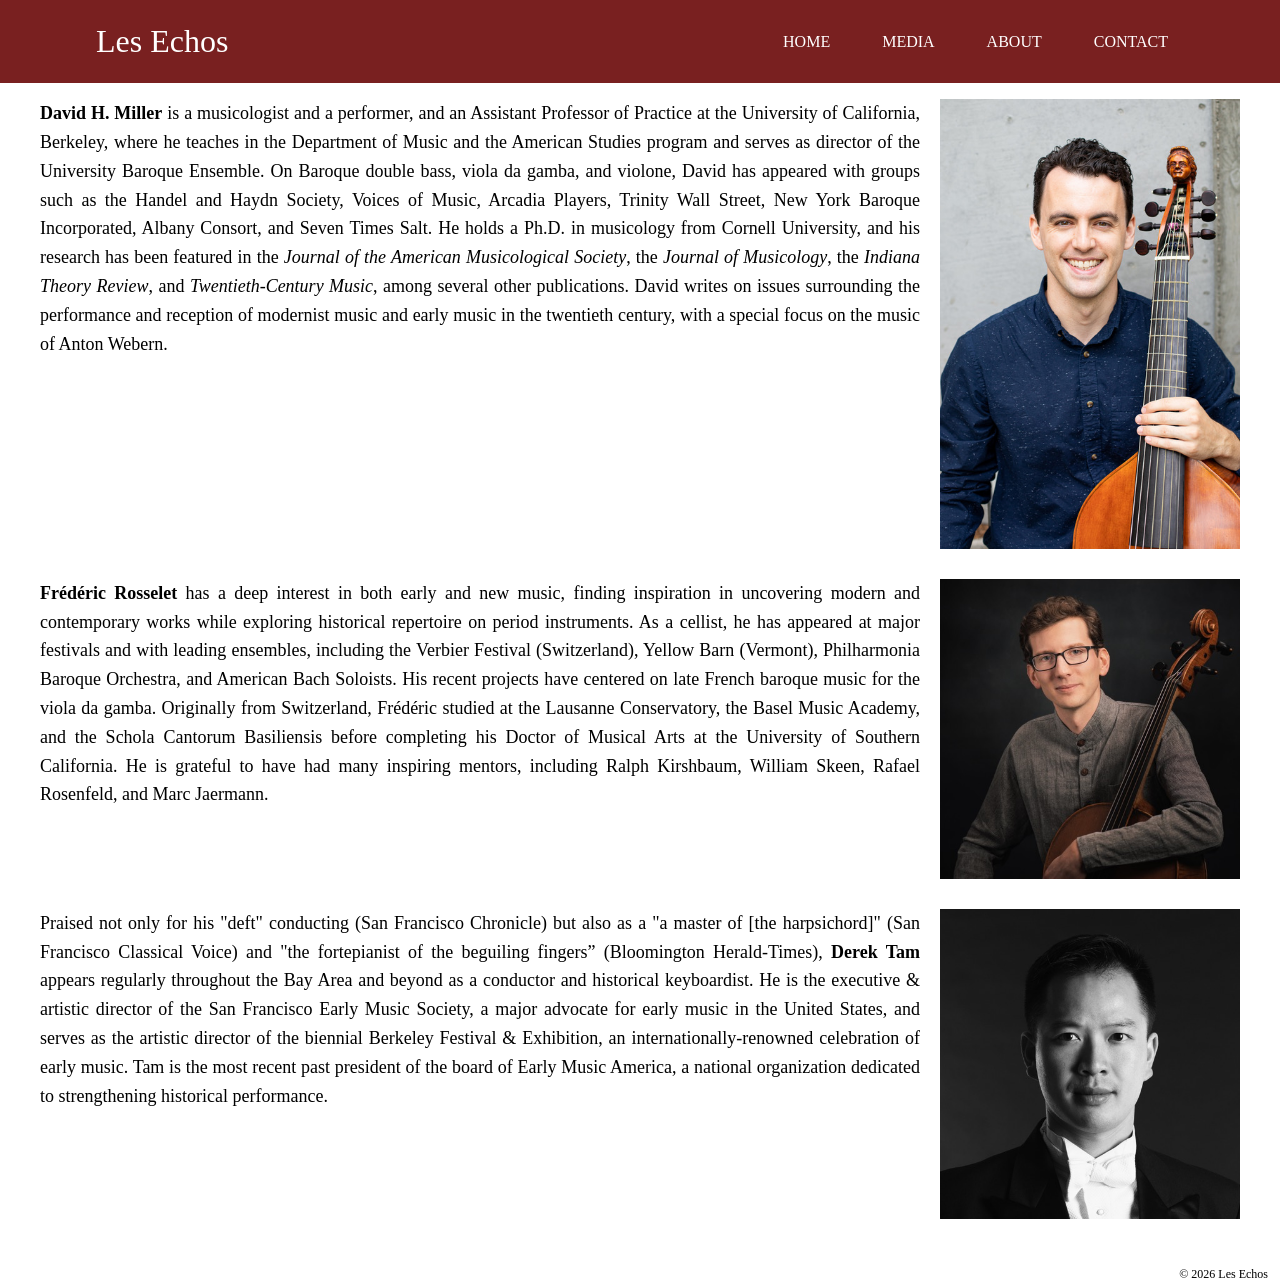
==== about/index.html @ 72d7e8bb "skeleton" ====
<!DOCTYPE html>
<html lang="en">
<head>
    <meta charset="UTF-8">
    <meta name="viewport" content="width=device-width, initial-scale=1.0">
    <title>Les Echos - About</title>
    <meta name="description" content="Music for the viola da gamba">
    <link rel="stylesheet" href="../assets/css/style.css">
    <link rel="icon" type="image/svg+xml" href="../favicon.svg">
</head>
<body>
<header>
    <div class="header-content">
        <p><a href="../">Les Echos</a></p>
        <nav>
            <ul>
                <li><a href="../">HOME</a></li>
                <li><a href="../media/">MEDIA</a></li>
                <li><a href="../about/">ABOUT</a></li>
                <li><a href="../contact/">CONTACT</a></li>
            </ul>
        </nav>
    </div>
</header>
<main>
    <div class="about-content">
        <div class="about-image-and-bio">
            <div class="about-image-and-credit">
                <img class="about-image" src="../assets/images/david_miller.jpeg" alt="David H. Miller">
            </div>
            <p class="about-bio">
               <b>David H. Miller</b> is a musicologist and a performer, and an Assistant Professor of Practice at the University of California, Berkeley, where he teaches in the Department of Music and the American Studies program and serves as director of the University Baroque Ensemble. On Baroque double bass, viola da gamba, and violone, David has appeared with groups such as the Handel and Haydn Society, Voices of Music, Arcadia Players, Trinity Wall Street, New York Baroque Incorporated, Albany Consort, and Seven Times Salt. He holds a Ph.D. in musicology from Cornell University, and his research has been featured in the <em>Journal of the American Musicological Society</em>, the <em>Journal of Musicology</em>, the <em>Indiana Theory Review</em>, and <em>Twentieth-Century Music</em>, among several other publications. David writes on issues surrounding the performance and reception of modernist music and early music in the twentieth century, with a special focus on the music of Anton Webern.
            </p>
        </div>
        <div class="about-image-and-bio">
            <div class="about-image-and-credit">
                <img class="about-image" src="../assets/images/frederic_rosselet.jpeg" alt="Frederic Rosselet">
            </div>
            <p class="about-bio">
                <b>Frédéric Rosselet</b> has a deep interest in both early and new music, finding inspiration in uncovering modern and contemporary works while exploring historical repertoire on period instruments. As a cellist, he has appeared at major festivals and with leading ensembles, including the Verbier Festival (Switzerland), Yellow Barn (Vermont), Philharmonia Baroque Orchestra, and American Bach Soloists. His recent projects have centered on late French baroque music for the viola da gamba. Originally from Switzerland, Frédéric studied at the Lausanne Conservatory, the Basel Music Academy, and the Schola Cantorum Basiliensis before completing his Doctor of Musical Arts at the University of Southern California. He is grateful to have had many inspiring mentors, including Ralph Kirshbaum, William Skeen, Rafael Rosenfeld, and Marc Jaermann.
            </p>
        </div>
        <div class="about-image-and-bio">
            <div class="about-image-and-credit">
                <img class="about-image" src="../assets/images/derek_tam.jpeg" alt="Derek Tam">
            </div>
            <p class="about-bio">
                Praised not only for his "deft" conducting (San Francisco Chronicle) but also as a "a master of [the harpsichord]" (San Francisco Classical Voice) and "the fortepianist of the beguiling fingers” (Bloomington Herald-Times), <b>Derek Tam</b> appears regularly throughout the Bay Area and beyond as a conductor and historical keyboardist. He is the executive & artistic director of the San Francisco Early Music Society, a major advocate for early music in the United States, and serves as the artistic director of the biennial Berkeley Festival & Exhibition, an internationally-renowned celebration of early music. Tam is the most recent past president of the board of Early Music America, a national organization dedicated to strengthening historical performance.
            </p>
        </div>
    </div>
</main>
<footer>
    <p>&copy; 2026 Les Echos</p>
</footer>
</body>
</html>
---- assets/css/style.css ----
* {
    margin: 0;
    padding: 0;
    box-sizing: border-box;
}

/* body */
body {
    font-family: Baskerville;
    display: flex;
    flex-direction: column;
    min-height: 100vh;
    line-height: 1.6;
    margin: 0;
    padding: 0;
    overflow-x: hidden;
}

/* navigation */
header {
    position: sticky;
    top: 0;
    width: 100%;
    background-color: white;
}

.header-content {
    display: flex;
    justify-content: space-between;
    align-items: center;
    width: 100%;
    height: 100%;
    background-color: #6a0707e5;
    color: white;
    padding: 1rem 6rem;
}

header p {
    font-size: 32px;
    white-space: nowrap;
}

header a {
    color: white;
}

nav ul {
    list-style: none;
    display: flex;
    flex-wrap: wrap;
    justify-content: center;
    gap: 20px;
}

nav ul li a {
    color: white;
    text-decoration: none;
    padding: 0.5rem 1rem;
}

nav ul li a:hover {
    background: #5e0404e5;
    border-radius: 5px;
}

a {
    text-decoration: none;
    cursor: pointer;
}

@media (max-width: 768px) {
    .header-content {
        flex-direction: column;
        align-items: center;
    }

    header p {
        display: none;
    }

    nav ul {
        flex-direction: column;
        align-items: center;
        gap: 0;
    }
}

/* main content - common */
main {
    flex: 1;
    display: flex;
    flex-direction: column;
    align-items: center;
    padding: 1rem;
    overflow-y: auto;
    height: 100%;
    font-size: 18px;
    min-width: 300px;
}

h1 {
    margin-bottom: 1rem;
}

h2,
h3 {
    text-align: center;
}

img {
    width: 400px;
    max-width: 100%;
    height: auto;
}

main ul {
    display: flex;
    flex-direction: column;
    width: 100%;
    list-style: none;
}

iframe {
    width: 400px;
    max-width: 100%;
    height: 240px;
    max-height: 100%;
    border: none;
}

@media (max-width: 768px) {
    h1 {
        font-size: 24px;
        margin-bottom: 0;
    }
}

/* footer */
footer {
    align-self: flex-end;
    font-size: 12px;
    color: black;
    padding-right: 12px;
}

/* Home page */
.home-content {
    height: 100%;
    width: 100%;
    padding: 5%;
    display: flex;
    flex-direction: column;
    align-items: center;
    justify-content: center;
}

.home-image {
    width: 900px;
}

/* Media page */
.media-content {
    display: flex;
    flex-direction: column;
    align-items: center;
}

/* .media-content a {
    color: #b43807;
}

.media-content a:hover {
    color: #800000;
} */

.media-audio-subtitle,
.media-video-subtitle,
.media-photos-subtitle {
    margin: 40px 0 20px;
}

.media-audio {
    display: flex;
    flex-direction: column;
    align-items: center;
}

.media-audio-list {
    display: flex;
    flex-direction: column;
    gap: 20px;
    align-items: center;
}

.media-audio-caption {
    text-align: center;
}

.media-video-grid,
.media-photos-grid {
    max-width: 1500px;
    margin-top: 30px;
    display: flex;
    flex-wrap: wrap;
    justify-content: center;
    align-items: center;
    gap: 20px;
    margin-bottom: 40px;
}

.media-photo,
.media-photo-3x2 {
    display: flex;
    flex-direction: column;
    align-items: center;
}

.media-photo img,
.media-photo-3x2 img {
    width: 600px;
    margin: 1rem 1rem 0;
}

.media-photo span,
.media-photo-3x2 span {
    font-size: 14px;
}

/* About page */
.about-content {
    display: flex;
    flex-direction: column;
    align-items: center;
}

.about-image-and-bio {
    max-width: 1200px;
    margin-bottom: 30px;
}

.about-image-and-credit {
    float: right;
    margin: 0 0 0 20px;
    height: auto;
    display: flex;
    flex-direction: column;
    align-items: flex-end;
}

.about-image {
    width: 300px;
    margin: 0;
}

.about-credit {
    font-size: 10px;
}

.about-bio {
    text-align: justify;
}

@media (max-width: 768px) {
    .about-content {
        margin-top: 20px;
    }

    .about-image-and-bio {
        display: flex;
        flex-direction: column;
        align-items: center;
    }

    .about-image-and-credit {
        float: none;
        margin: 0 0 20px 0;
    }
}

/* Contact page */
.contact-content {
    max-width: 600px;
    margin: auto;
}

.contact-content input,
.contact-content textarea {
    width: 100%;
    padding: 10px;
    margin: 10px 0;
    resize: none;
}

.contact-content button {
    background: #6a0707e5;
    color: white;
    padding: 10px;
    border: none;
    cursor: pointer;
    border-radius: 5px;
}

.contact-content button:hover {
    background: #5e0404e5;
}
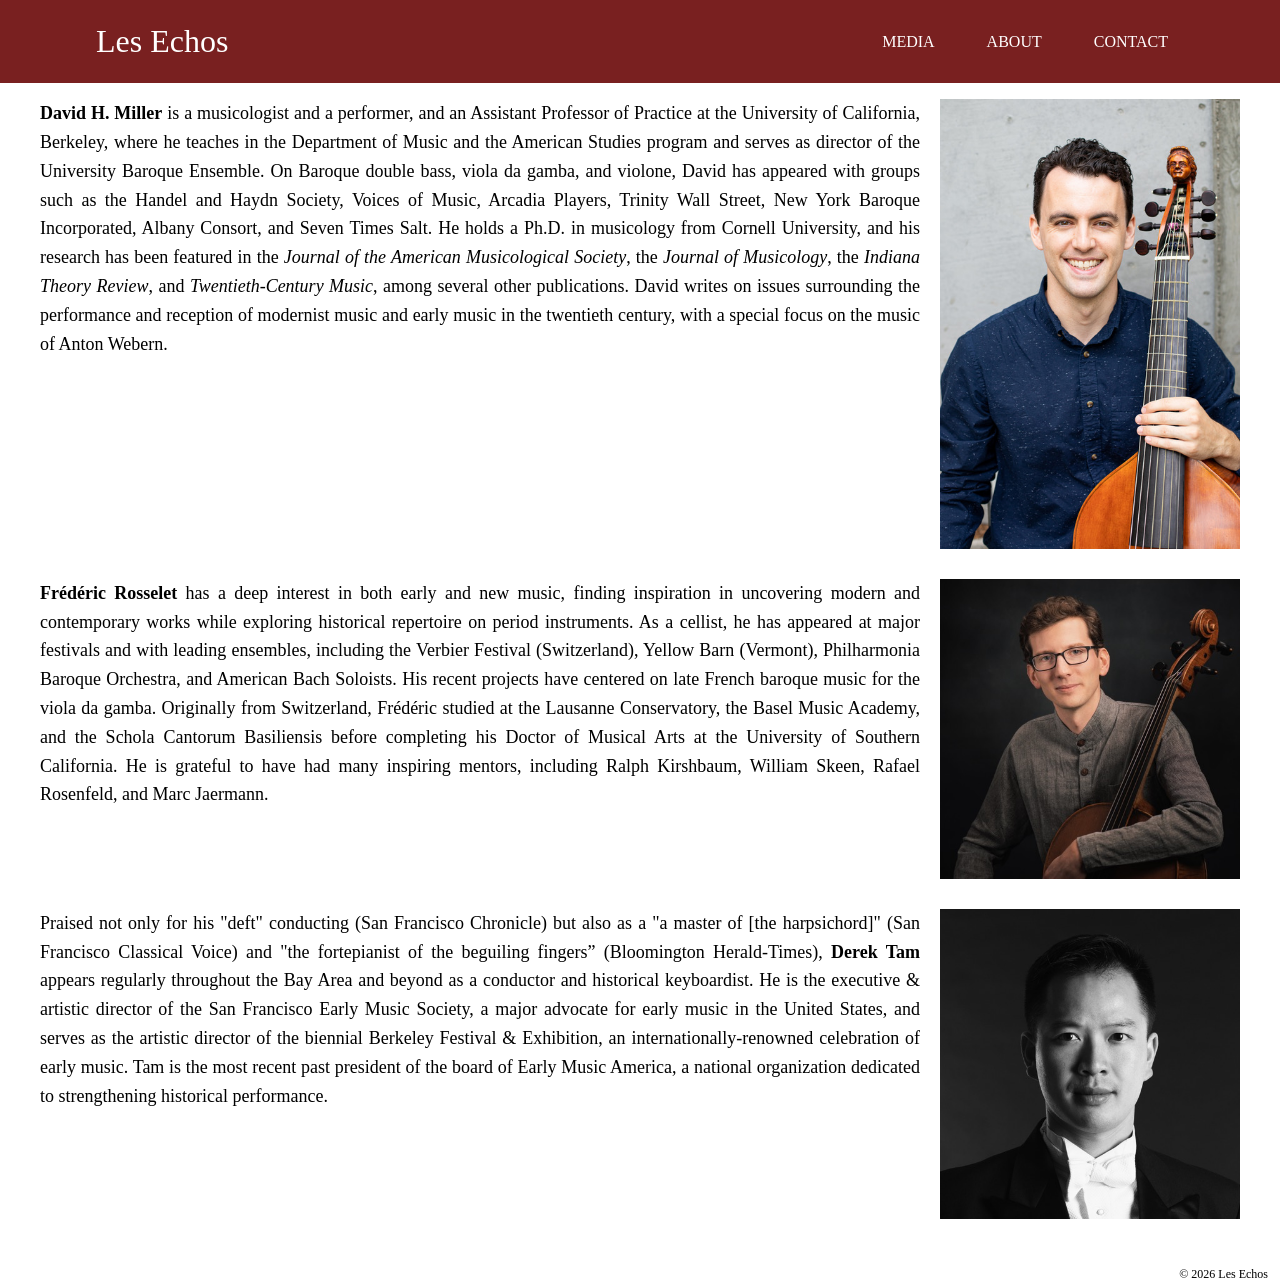
==== commit aa99b1cc: "Send contact form via Web3Forms, hide home page for now Contact form now submits to Web3Forms (deliv" ====
--- a/about/index.html
+++ b/about/index.html
@@ -11,10 +11,9 @@
 <body>
 <header>
     <div class="header-content">
-        <p><a href="../">Les Echos</a></p>
+        <p><a href="../media/">Les Echos</a></p>
         <nav>
             <ul>
-                <li><a href="../">HOME</a></li>
                 <li><a href="../media/">MEDIA</a></li>
                 <li><a href="../about/">ABOUT</a></li>
                 <li><a href="../contact/">CONTACT</a></li>
--- a/assets/css/style.css
+++ b/assets/css/style.css
@@ -303,3 +303,20 @@
 .contact-content button:hover {
     background: #5e0404e5;
 }
+
+.contact-content button:disabled {
+    opacity: 0.6;
+    cursor: default;
+}
+
+#contact-status {
+    height: 20px;
+}
+
+#contact-status.success {
+    color: #2a7a2a;
+}
+
+#contact-status.error {
+    color: #6a0707e5;
+}
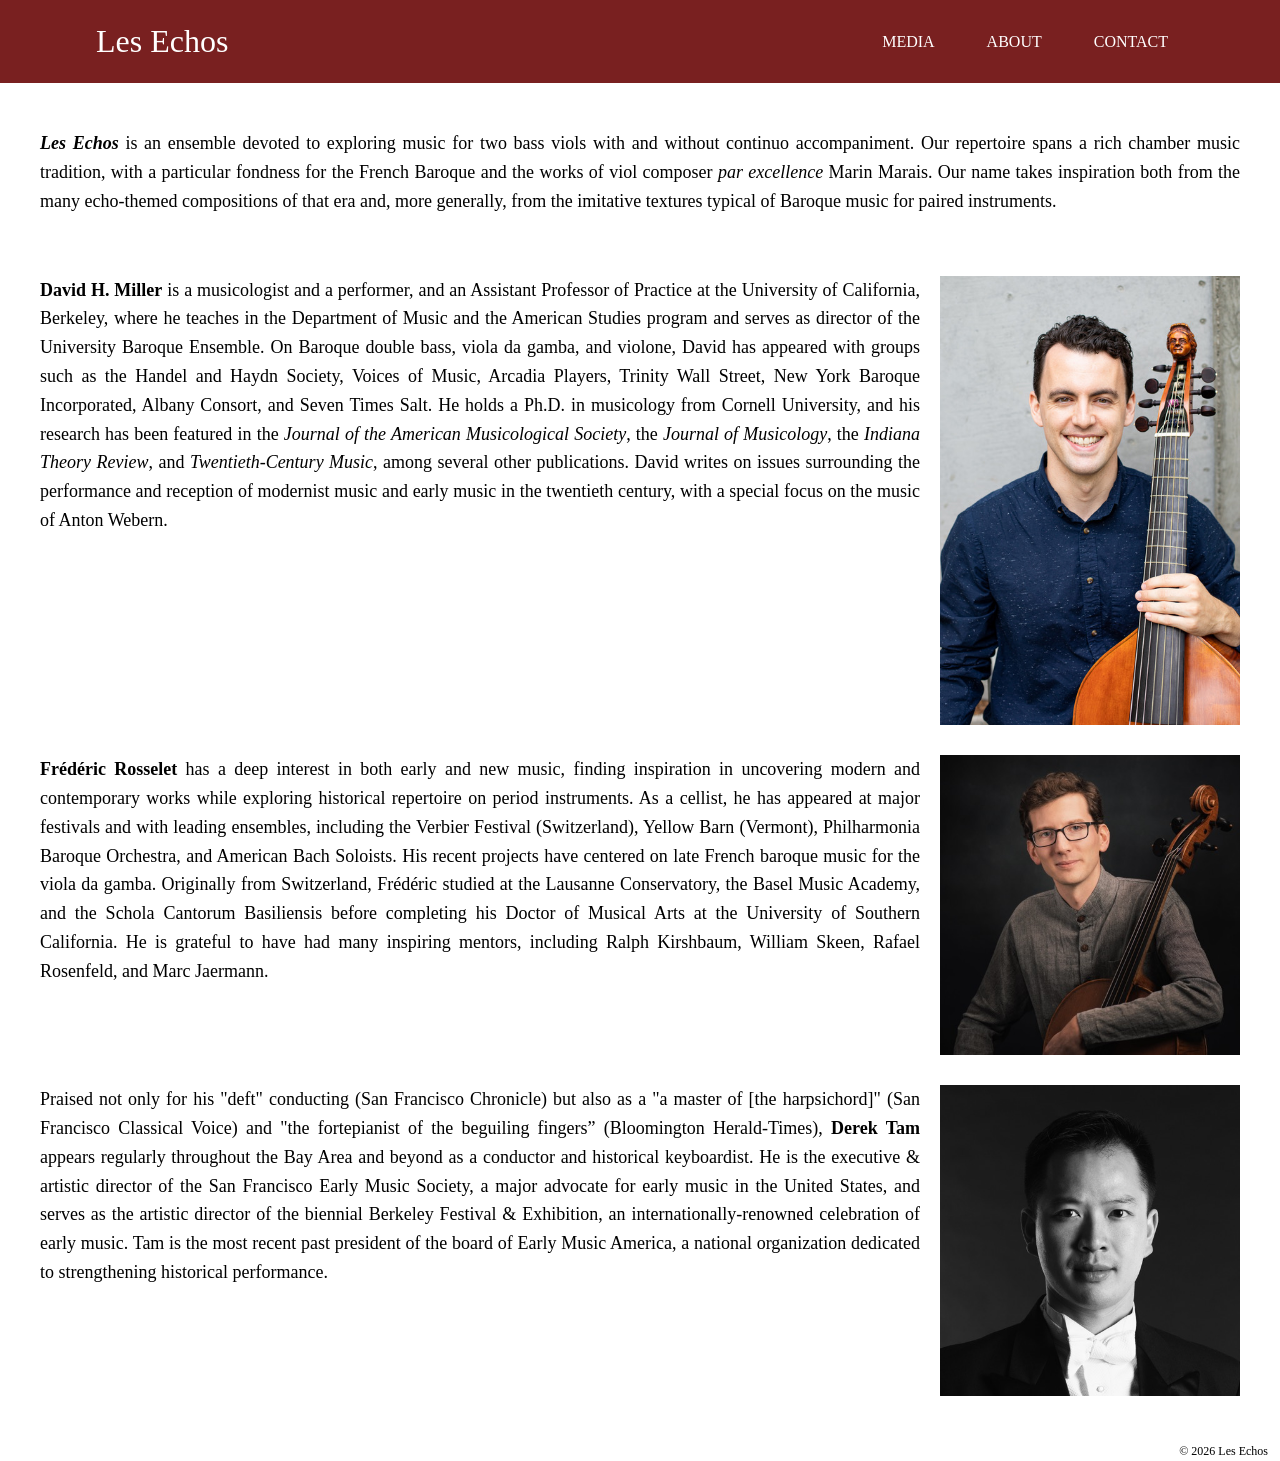
==== commit e9a96379: "Add ensemble description to About page Co-Authored-By: Claude Sonnet 5 <noreply@anthropic.com>" ====
--- a/about/index.html
+++ b/about/index.html
@@ -23,6 +23,9 @@
 </header>
 <main>
     <div class="about-content">
+        <p class="about-intro">
+            <b><i>Les Echos</i></b> is an ensemble devoted to exploring music for two bass viols with and without continuo accompaniment. Our repertoire spans a rich chamber music tradition, with a particular fondness for the French Baroque and the works of viol composer <i>par excellence</i> Marin Marais. Our name takes inspiration both from the many echo-themed compositions of that era and, more generally, from the imitative textures typical of Baroque music for paired instruments.
+        </p>
         <div class="about-image-and-bio">
             <div class="about-image-and-credit">
                 <img class="about-image" src="../assets/images/david_miller.jpeg" alt="David H. Miller">
--- a/assets/css/style.css
+++ b/assets/css/style.css
@@ -231,6 +231,13 @@
     display: flex;
     flex-direction: column;
     align-items: center;
+}
+
+.about-intro {
+    max-width: 1200px;
+    margin-top: 30px;
+    margin-bottom: 60px;
+    text-align: justify;
 }
 
 .about-image-and-bio {
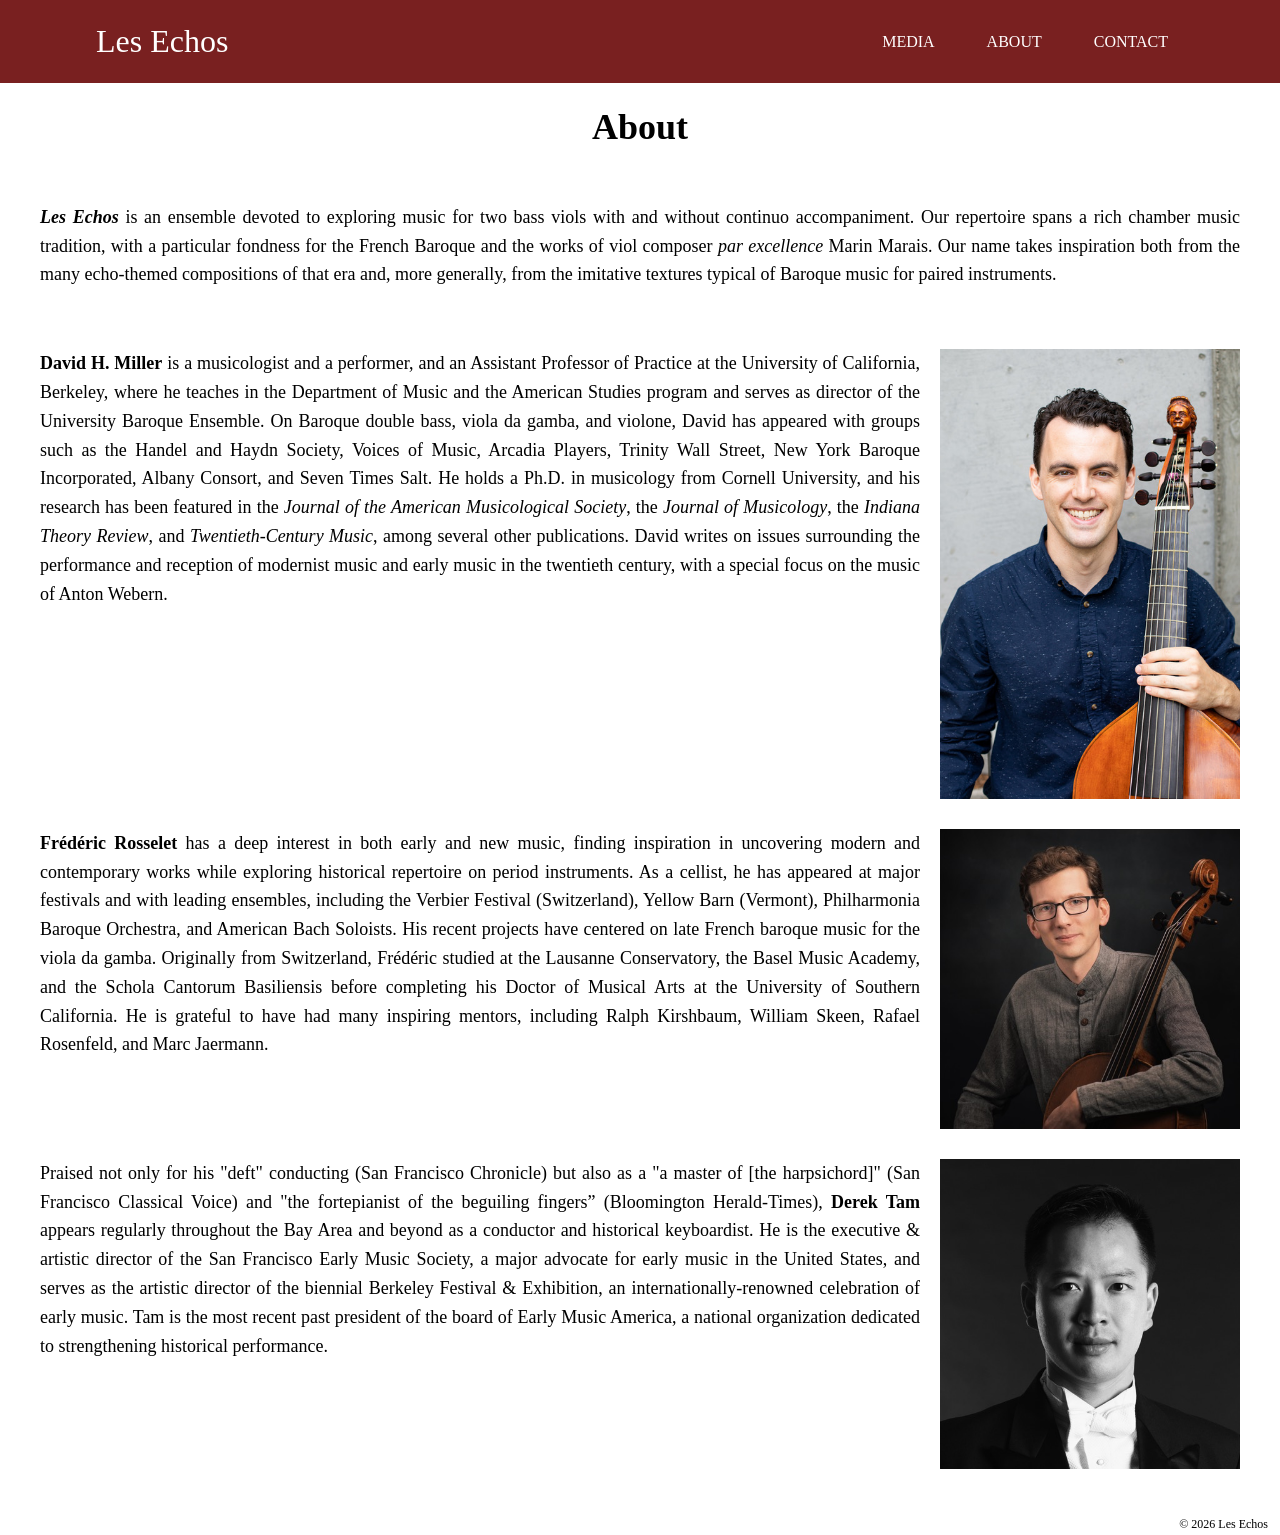
==== commit f2748ef8: "Improve SEO: unique meta descriptions, h1s, Open Graph tags, sitemap/robots Each page now has a dist" ====
--- a/about/index.html
+++ b/about/index.html
@@ -4,7 +4,12 @@
     <meta charset="UTF-8">
     <meta name="viewport" content="width=device-width, initial-scale=1.0">
     <title>Les Echos - About</title>
-    <meta name="description" content="Music for the viola da gamba">
+    <meta name="description" content="Meet the musicians of Les Echos: David H. Miller, Frédéric Rosselet, and Derek Tam, performing Baroque chamber music for two bass viols.">
+    <link rel="canonical" href="https://lesechosmusic.com/about/">
+    <meta property="og:type" content="website">
+    <meta property="og:title" content="Les Echos - About">
+    <meta property="og:description" content="Meet the musicians of Les Echos: David H. Miller, Frédéric Rosselet, and Derek Tam, performing Baroque chamber music for two bass viols.">
+    <meta property="og:url" content="https://lesechosmusic.com/about/">
     <link rel="stylesheet" href="../assets/css/style.css">
     <link rel="icon" type="image/svg+xml" href="../favicon.svg">
 </head>
@@ -12,8 +17,13 @@
 <header>
     <div class="header-content">
         <p><a href="../media/">Les Echos</a></p>
+        <button class="nav-toggle" aria-label="Toggle navigation" aria-expanded="false" aria-controls="site-nav">
+            <span></span>
+            <span></span>
+            <span></span>
+        </button>
         <nav>
-            <ul>
+            <ul id="site-nav">
                 <li><a href="../media/">MEDIA</a></li>
                 <li><a href="../about/">ABOUT</a></li>
                 <li><a href="../contact/">CONTACT</a></li>
@@ -23,6 +33,7 @@
 </header>
 <main>
     <div class="about-content">
+        <h1>About</h1>
         <p class="about-intro">
             <b><i>Les Echos</i></b> is an ensemble devoted to exploring music for two bass viols with and without continuo accompaniment. Our repertoire spans a rich chamber music tradition, with a particular fondness for the French Baroque and the works of viol composer <i>par excellence</i> Marin Marais. Our name takes inspiration both from the many echo-themed compositions of that era and, more generally, from the imitative textures typical of Baroque music for paired instruments.
         </p>
@@ -52,6 +63,7 @@
         </div>
     </div>
 </main>
+<script src="../assets/js/nav.js"></script>
 <footer>
     <p>&copy; 2026 Les Echos</p>
 </footer>
--- a/assets/css/style.css
+++ b/assets/css/style.css
@@ -68,20 +68,67 @@
     cursor: pointer;
 }
 
+.nav-toggle {
+    display: none;
+    flex-direction: column;
+    justify-content: center;
+    gap: 5px;
+    background: none;
+    border: none;
+    cursor: pointer;
+    padding: 0.5rem;
+}
+
+.nav-toggle span {
+    display: block;
+    width: 26px;
+    height: 3px;
+    background-color: white;
+    border-radius: 2px;
+    transition: transform 0.35s ease, opacity 0.35s ease;
+}
+
+.nav-toggle[aria-expanded="true"] span:nth-child(1) {
+    transform: translateY(8px) rotate(45deg);
+}
+
+.nav-toggle[aria-expanded="true"] span:nth-child(2) {
+    opacity: 0;
+}
+
+.nav-toggle[aria-expanded="true"] span:nth-child(3) {
+    transform: translateY(-8px) rotate(-45deg);
+}
+
 @media (max-width: 768px) {
     .header-content {
-        flex-direction: column;
-        align-items: center;
-    }
-
-    header p {
+        position: relative;
+        padding: 1rem 1.5rem;
+    }
+
+    .nav-toggle {
+        display: flex;
+    }
+
+    nav {
+        position: absolute;
+        top: 100%;
+        left: 0;
+        width: 100%;
+    }
+
+    nav ul {
         display: none;
-    }
-
-    nav ul {
         flex-direction: column;
         align-items: center;
         gap: 0;
+        width: 100%;
+        background-color: #6a0707e5;
+        padding: 0.5rem 0;
+    }
+
+    nav ul.nav-open {
+        display: flex;
     }
 }
 
@@ -163,6 +210,10 @@
     display: flex;
     flex-direction: column;
     align-items: center;
+}
+
+.media-intro {
+    margin-bottom: 20px;
 }
 
 /* .media-content a {
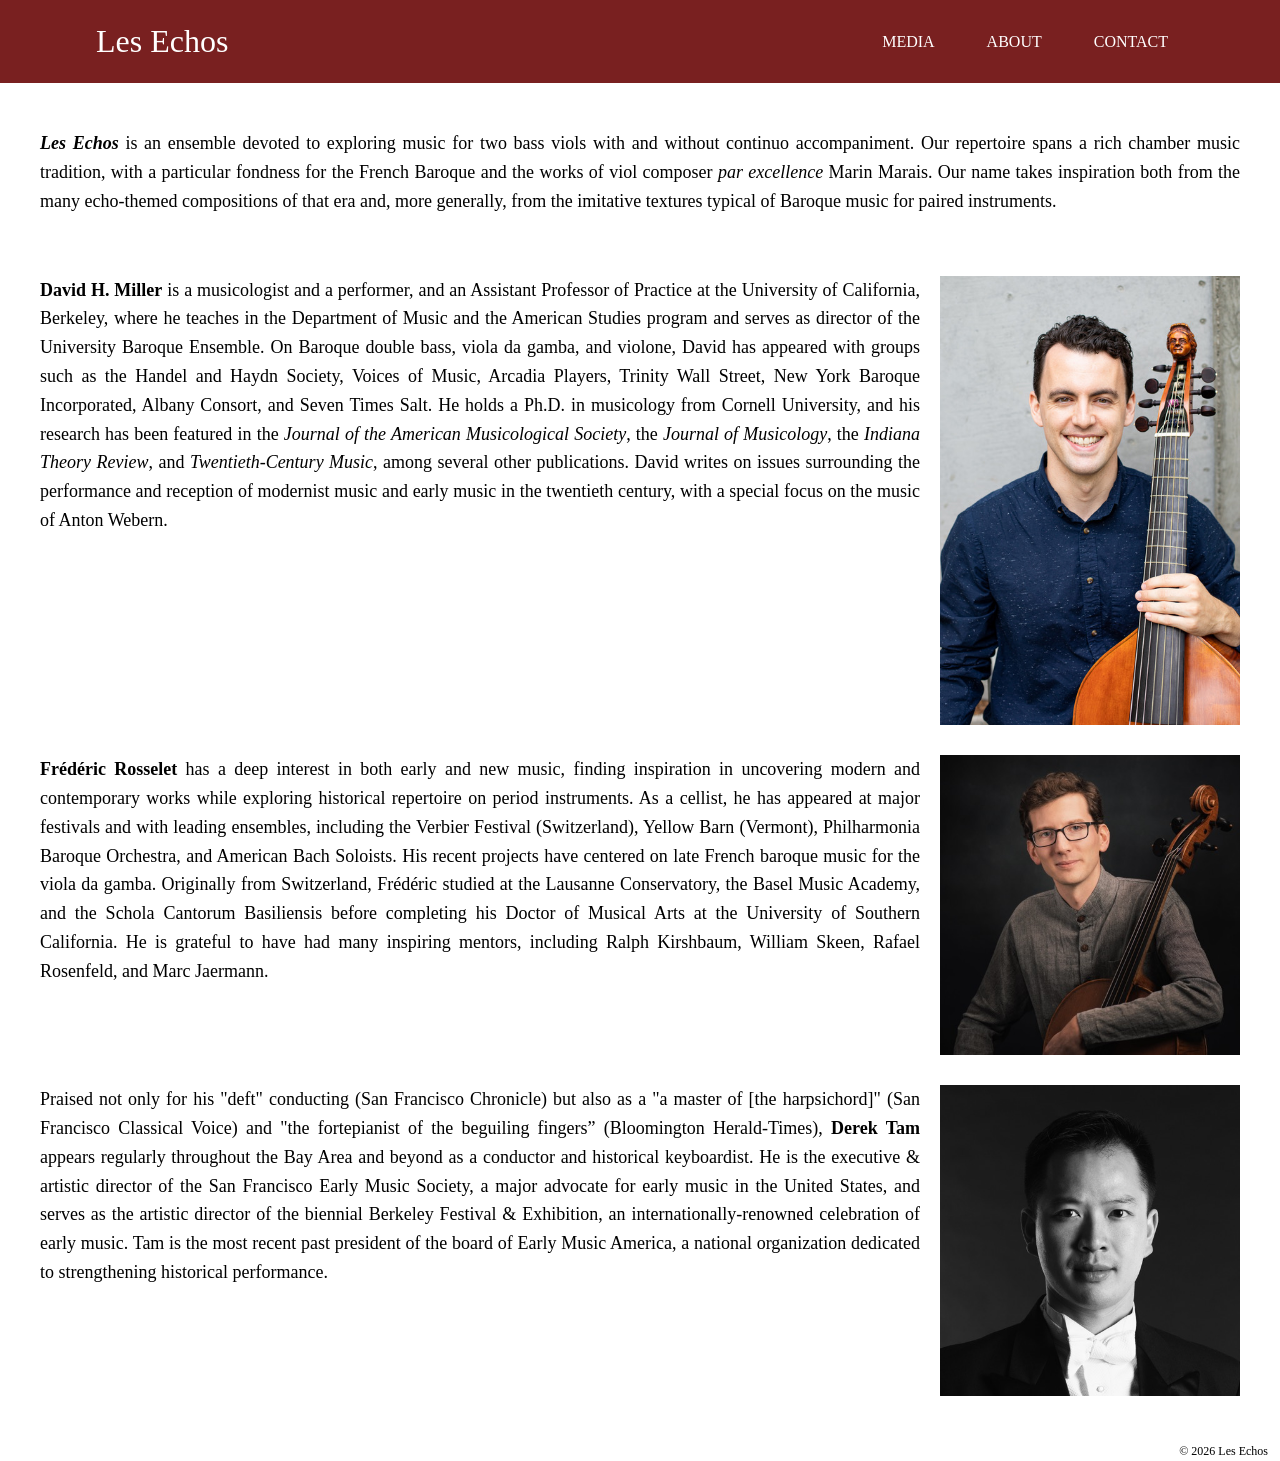
==== commit bd423e09: "Visually hide page h1 headings, keep for SEO/accessibility The h1s added for SEO duplicated text alr" ====
--- a/about/index.html
+++ b/about/index.html
@@ -33,7 +33,7 @@
 </header>
 <main>
     <div class="about-content">
-        <h1>About</h1>
+        <h1 class="sr-only">About</h1>
         <p class="about-intro">
             <b><i>Les Echos</i></b> is an ensemble devoted to exploring music for two bass viols with and without continuo accompaniment. Our repertoire spans a rich chamber music tradition, with a particular fondness for the French Baroque and the works of viol composer <i>par excellence</i> Marin Marais. Our name takes inspiration both from the many echo-themed compositions of that era and, more generally, from the imitative textures typical of Baroque music for paired instruments.
         </p>
--- a/assets/css/style.css
+++ b/assets/css/style.css
@@ -2,6 +2,18 @@
     margin: 0;
     padding: 0;
     box-sizing: border-box;
+}
+
+.sr-only {
+    position: absolute;
+    width: 1px;
+    height: 1px;
+    padding: 0;
+    margin: -1px;
+    overflow: hidden;
+    clip: rect(0, 0, 0, 0);
+    white-space: nowrap;
+    border: 0;
 }
 
 /* body */
@@ -212,10 +224,6 @@
     align-items: center;
 }
 
-.media-intro {
-    margin-bottom: 20px;
-}
-
 /* .media-content a {
     color: #b43807;
 }
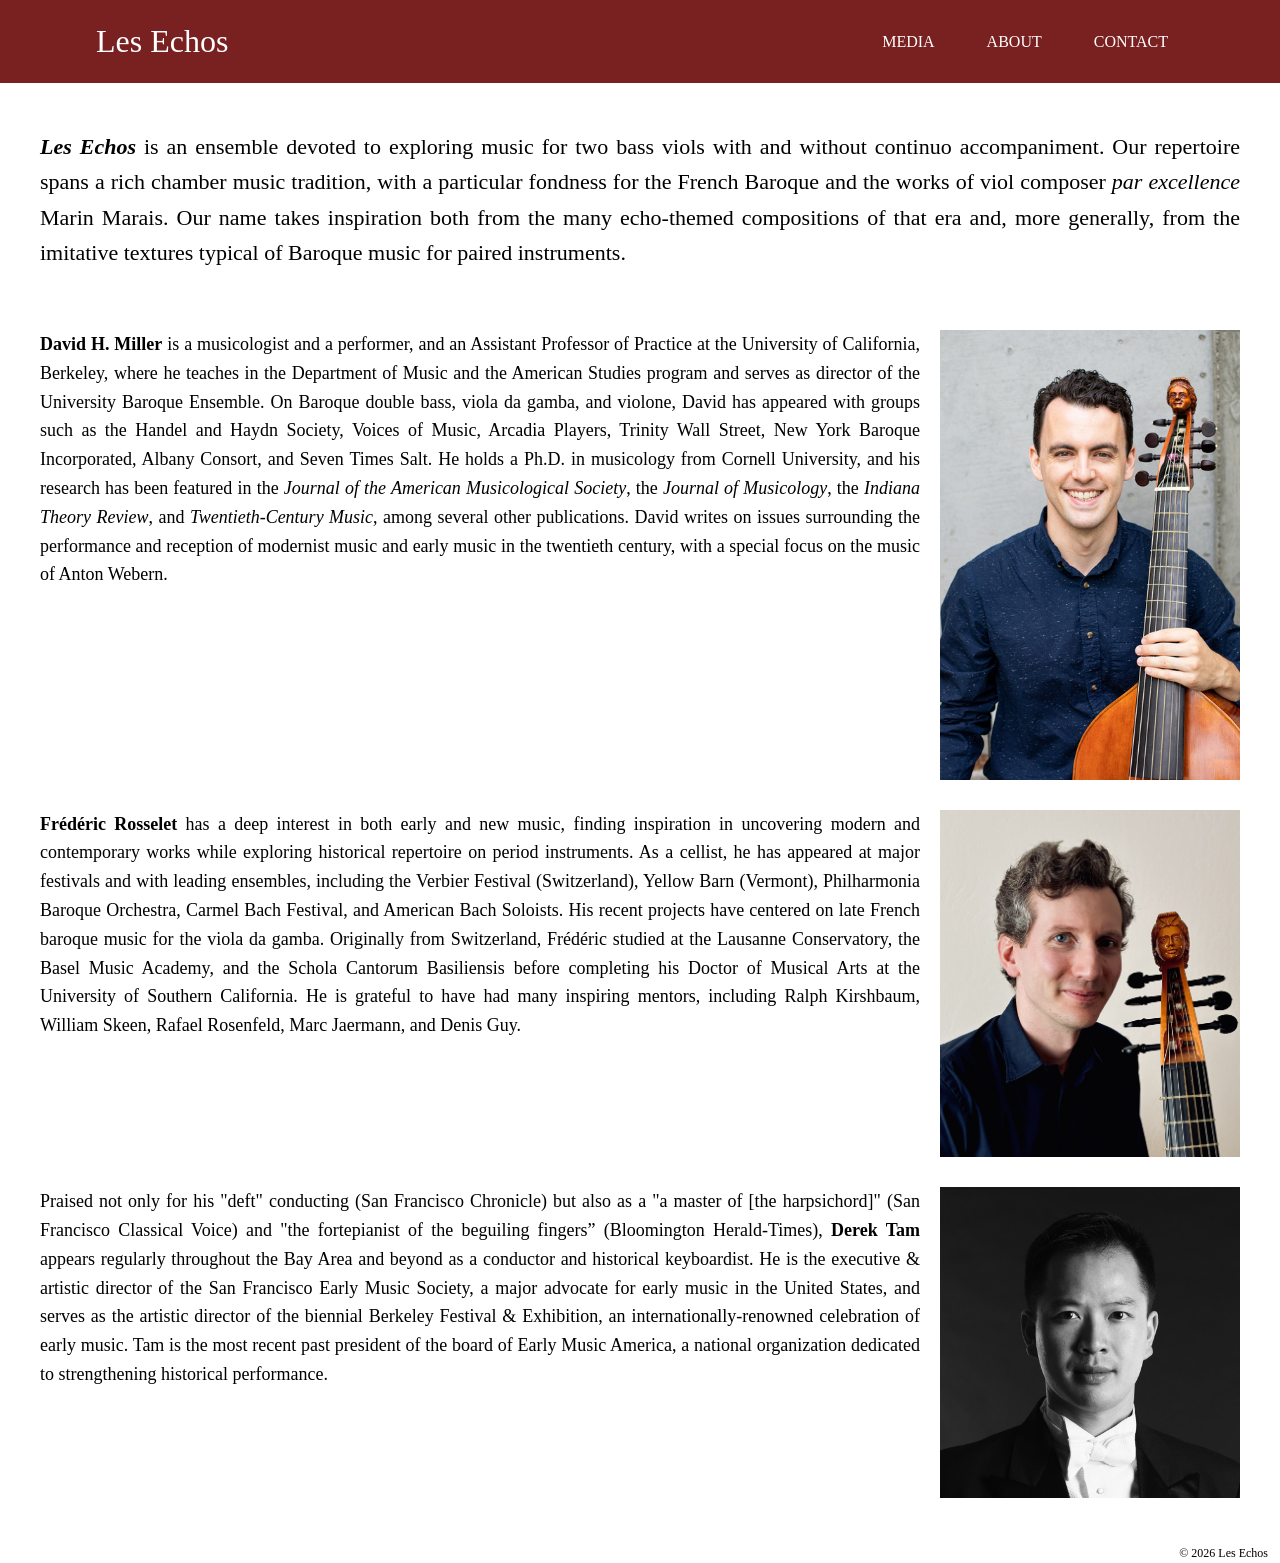
==== commit 07fec218: "modify bio F" ====
--- a/about/index.html
+++ b/about/index.html
@@ -12,6 +12,7 @@
     <meta property="og:url" content="https://lesechosmusic.com/about/">
     <link rel="stylesheet" href="../assets/css/style.css">
     <link rel="icon" type="image/svg+xml" href="../favicon.svg">
+    <link rel="icon" type="image/png" href="../favicon.png">
 </head>
 <body>
 <header>
@@ -50,7 +51,7 @@
                 <img class="about-image" src="../assets/images/frederic_rosselet.jpeg" alt="Frederic Rosselet">
             </div>
             <p class="about-bio">
-                <b>Frédéric Rosselet</b> has a deep interest in both early and new music, finding inspiration in uncovering modern and contemporary works while exploring historical repertoire on period instruments. As a cellist, he has appeared at major festivals and with leading ensembles, including the Verbier Festival (Switzerland), Yellow Barn (Vermont), Philharmonia Baroque Orchestra, and American Bach Soloists. His recent projects have centered on late French baroque music for the viola da gamba. Originally from Switzerland, Frédéric studied at the Lausanne Conservatory, the Basel Music Academy, and the Schola Cantorum Basiliensis before completing his Doctor of Musical Arts at the University of Southern California. He is grateful to have had many inspiring mentors, including Ralph Kirshbaum, William Skeen, Rafael Rosenfeld, and Marc Jaermann.
+                <b>Frédéric Rosselet</b> has a deep interest in both early and new music, finding inspiration in uncovering modern and contemporary works while exploring historical repertoire on period instruments. As a cellist, he has appeared at major festivals and with leading ensembles, including the Verbier Festival (Switzerland), Yellow Barn (Vermont), Philharmonia Baroque Orchestra, Carmel Bach Festival, and American Bach Soloists. His recent projects have centered on late French baroque music for the viola da gamba. Originally from Switzerland, Frédéric studied at the Lausanne Conservatory, the Basel Music Academy, and the Schola Cantorum Basiliensis before completing his Doctor of Musical Arts at the University of Southern California. He is grateful to have had many inspiring mentors, including Ralph Kirshbaum, William Skeen, Rafael Rosenfeld, Marc Jaermann, and Denis Guy.
             </p>
         </div>
         <div class="about-image-and-bio">
--- a/assets/css/style.css
+++ b/assets/css/style.css
@@ -297,6 +297,7 @@
     margin-top: 30px;
     margin-bottom: 60px;
     text-align: justify;
+    font-size: 22px;
 }
 
 .about-image-and-bio {
